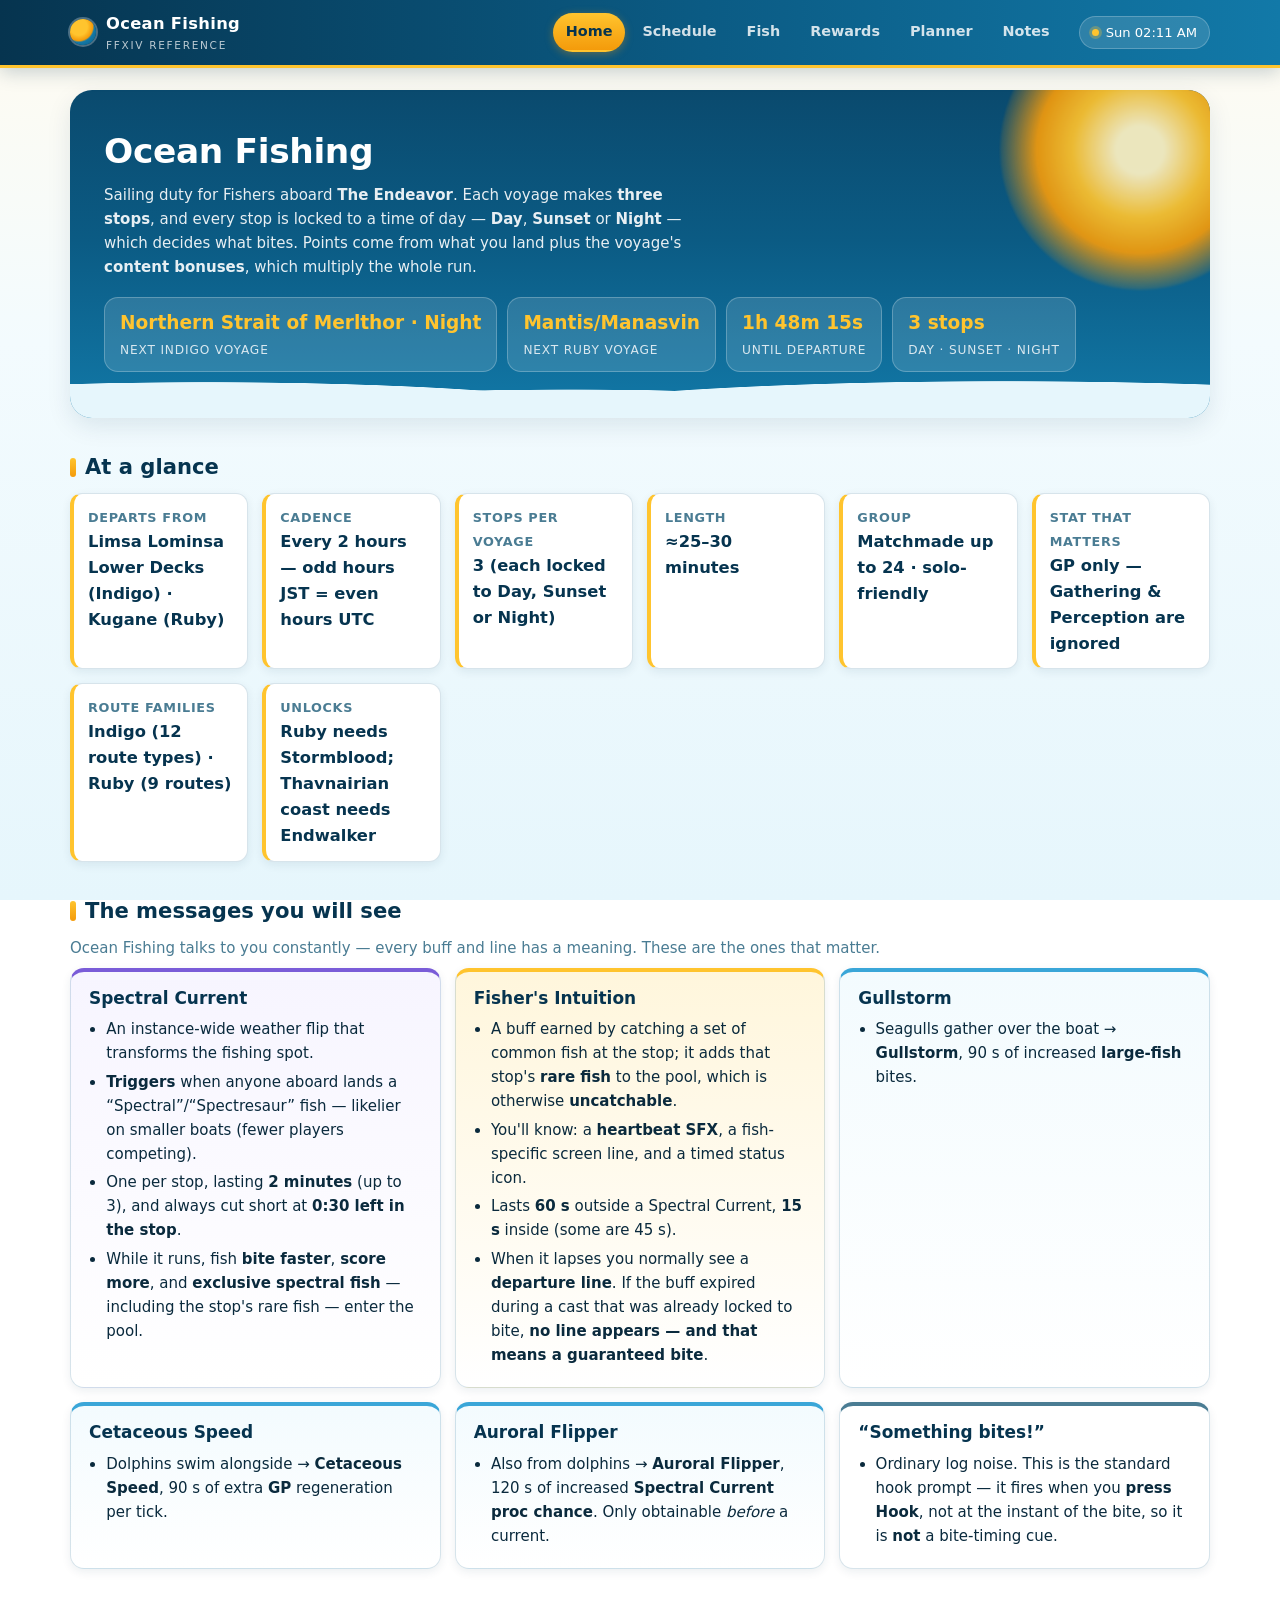
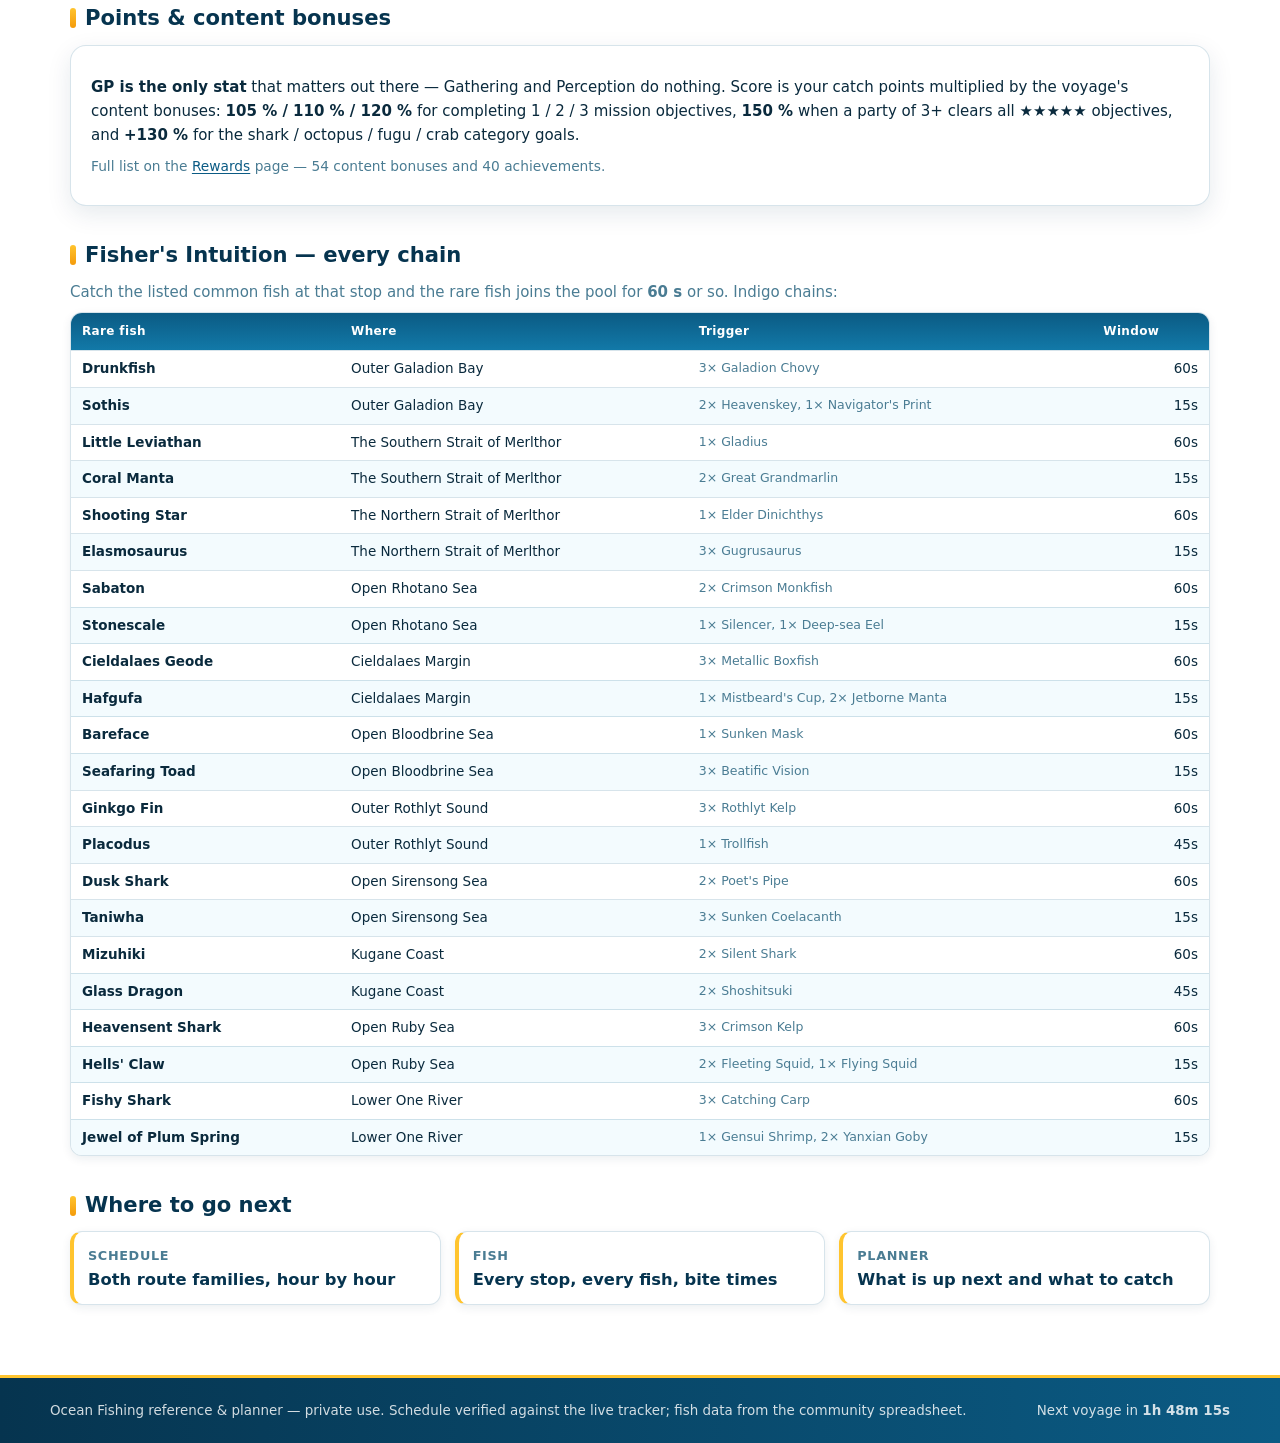
==== website/index.html @ 6e6c2665 "FFXIV Ocean Fishing: verified schedules, full fish reference, and website - Indigo and Ruby schedule" ====
<!doctype html>
<html lang="en">
<head>
<meta charset="utf-8">
<meta name="viewport" content="width=device-width,initial-scale=1">
<title>Ocean Fishing</title>
<meta name="description" content="Everything about FFXIV Ocean Fishing: mechanics, schedules, fish and rewards.">
<link rel="stylesheet" href="assets/theme.css">
</head>
<body>
<header class="top"><div class="bar">
  <a class="brand" href="index.html"><span class="mark"></span><span>Ocean Fishing<small>FFXIV reference</small></span></a>
  <nav class="main"><a href="index.html" class='on'>Home</a><a href="schedules.html">Schedule</a><a href="fish.html">Fish</a><a href="rewards.html">Rewards</a><a href="planner.html">Planner</a><a href="notes.html">Notes</a></nav>
  <span class="live"><span class="dot"></span><span data-clock>—</span></span>
</div></header>
<div class="wrap">

<section class="hero">
  <h1>Ocean Fishing</h1>
  <p>Sailing duty for Fishers aboard <b>The Endeavor</b>. Each voyage makes <b>three stops</b>, and every stop is locked to a time of day — <b>Day</b>, <b>Sunset</b> or <b>Night</b> — which decides what bites. Points come from what you land plus the voyage's <b>content bonuses</b>, which multiply the whole run.</p>
  <div class="kpis">
    <div class="kpi live-kpi"><b data-nextroute>—</b><span>Next Indigo voyage</span></div>
    <div class="kpi live-kpi"><b data-nextruby>—</b><span>Next Ruby voyage</span></div>
    <div class="kpi live-kpi"><b data-next>—</b><span>Until departure</span></div>
    <div class="kpi"><b>3 stops</b><span>Day · Sunset · Night</span></div>
  </div>
</section>

<h2>At a glance</h2>
<div class="grid g4"><div class="fact"><span>Departs from</span><b>Limsa Lominsa Lower Decks (Indigo) · Kugane (Ruby)</b></div><div class="fact"><span>Cadence</span><b>Every 2 hours — odd hours JST = even hours UTC</b></div><div class="fact"><span>Stops per voyage</span><b>3 (each locked to Day, Sunset or Night)</b></div><div class="fact"><span>Length</span><b>≈25–30 minutes</b></div><div class="fact"><span>Group</span><b>Matchmade up to 24 · solo-friendly</b></div><div class="fact"><span>Stat that matters</span><b>GP only — Gathering &amp; Perception are ignored</b></div><div class="fact"><span>Route families</span><b>Indigo (12 route types) · Ruby (9 routes)</b></div><div class="fact"><span>Unlocks</span><b>Ruby needs Stormblood; Thavnairian coast needs Endwalker</b></div></div>

<h2>The messages you will see</h2>
<p class="muted">Ocean Fishing talks to you constantly — every buff and line has a meaning. These are the ones that matter.</p>
<div class="grid g2"><div class="msg spectral"><h3>Spectral Current</h3><ul><li>An instance-wide weather flip that transforms the fishing spot.</li><li><b>Triggers</b> when anyone aboard lands a “Spectral”/“Spectresaur” fish — likelier on smaller boats (fewer players competing).</li><li>One per stop, lasting <b>2 minutes</b> (up to 3), and always cut short at <b>0:30 left in the stop</b>.</li><li>While it runs, fish <b>bite faster</b>, <b>score more</b>, and <b>exclusive spectral fish</b> — including the stop's rare fish — enter the pool.</li></ul></div><div class="msg sun"><h3>Fisher&#x27;s Intuition</h3><ul><li>A buff earned by catching a set of common fish at the stop; it adds that stop's <b>rare fish</b> to the pool, which is otherwise <b>uncatchable</b>.</li><li>You'll know: a <b>heartbeat SFX</b>, a fish-specific screen line, and a timed status icon.</li><li>Lasts <b>60 s</b> outside a Spectral Current, <b>15 s</b> inside (some are 45 s).</li><li>When it lapses you normally see a <b>departure line</b>. If the buff expired during a cast that was already locked to bite, <b>no line appears — and that means a guaranteed bite</b>.</li></ul></div><div class="msg sky"><h3>Gullstorm</h3><ul><li>Seagulls gather over the boat → <b>Gullstorm</b>, 90 s of increased <b>large-fish</b> bites.</li></ul></div><div class="msg sky"><h3>Cetaceous Speed</h3><ul><li>Dolphins swim alongside → <b>Cetaceous Speed</b>, 90 s of extra <b>GP</b> regeneration per tick.</li></ul></div><div class="msg sky"><h3>Auroral Flipper</h3><ul><li>Also from dolphins → <b>Auroral Flipper</b>, 120 s of increased <b>Spectral Current proc chance</b>. Only obtainable <i>before</i> a current.</li></ul></div><div class="msg muted2"><h3>“Something bites!”</h3><ul><li>Ordinary log noise. This is the standard hook prompt — it fires when you <b>press Hook</b>, not at the instant of the bite, so it is <b>not</b> a bite-timing cue.</li></ul></div></div>

<h2>Points &amp; content bonuses</h2>
<div class="card"><p><b>GP is the only stat</b> that matters out there — Gathering and Perception do nothing. Score is your catch points multiplied by the voyage's content bonuses: <b>105 % / 110 % / 120 %</b> for completing 1 / 2 / 3 mission objectives, <b>150 %</b> when a party of 3+ clears all ★★★★★ objectives, and <b>+130 %</b> for the shark / octopus / fugu / crab category goals.</p>
<p class="small muted">Full list on the <a href="rewards.html">Rewards</a> page — 54 content bonuses and 40 achievements.</p></div>

<h2>Fisher's Intuition — every chain</h2>
<p class="muted">Catch the listed common fish at that stop and the rare fish joins the pool for <b>60&nbsp;s</b> or so. Indigo chains:</p>
<div class="tblwrap"><table><thead><tr><th>Rare fish</th><th>Where</th><th>Trigger</th><th>Window</th></tr></thead><tbody><tr><td><b>Drunkfish</b></td><td>Outer Galadion Bay</td><td class="notes">3× Galadion Chovy</td><td class="num">60s</td></tr><tr><td><b>Sothis</b></td><td>Outer Galadion Bay</td><td class="notes">2× Heavenskey, 1× Navigator&#x27;s Print</td><td class="num">15s</td></tr><tr><td><b>Little Leviathan</b></td><td>The Southern Strait of Merlthor</td><td class="notes">1× Gladius</td><td class="num">60s</td></tr><tr><td><b>Coral Manta</b></td><td>The Southern Strait of Merlthor</td><td class="notes">2× Great Grandmarlin</td><td class="num">15s</td></tr><tr><td><b>Shooting Star</b></td><td>The Northern Strait of Merlthor</td><td class="notes">1× Elder Dinichthys</td><td class="num">60s</td></tr><tr><td><b>Elasmosaurus</b></td><td>The Northern Strait of Merlthor</td><td class="notes">3× Gugrusaurus</td><td class="num">15s</td></tr><tr><td><b>Sabaton</b></td><td>Open Rhotano Sea</td><td class="notes">2× Crimson Monkfish</td><td class="num">60s</td></tr><tr><td><b>Stonescale</b></td><td>Open Rhotano Sea</td><td class="notes">1× Silencer, 1× Deep-sea Eel</td><td class="num">15s</td></tr><tr><td><b>Cieldalaes Geode</b></td><td>Cieldalaes Margin</td><td class="notes">3× Metallic Boxfish</td><td class="num">60s</td></tr><tr><td><b>Hafgufa</b></td><td>Cieldalaes Margin</td><td class="notes">1× Mistbeard&#x27;s Cup, 2× Jetborne Manta</td><td class="num">15s</td></tr><tr><td><b>Bareface</b></td><td>Open Bloodbrine Sea</td><td class="notes">1× Sunken Mask</td><td class="num">60s</td></tr><tr><td><b>Seafaring Toad</b></td><td>Open Bloodbrine Sea</td><td class="notes">3× Beatific Vision</td><td class="num">15s</td></tr><tr><td><b>Ginkgo Fin</b></td><td>Outer Rothlyt Sound</td><td class="notes">3× Rothlyt Kelp</td><td class="num">60s</td></tr><tr><td><b>Placodus</b></td><td>Outer Rothlyt Sound</td><td class="notes">1× Trollfish</td><td class="num">45s</td></tr><tr><td><b>Dusk Shark</b></td><td>Open Sirensong Sea</td><td class="notes">2× Poet&#x27;s Pipe</td><td class="num">60s</td></tr><tr><td><b>Taniwha</b></td><td>Open Sirensong Sea</td><td class="notes">3× Sunken Coelacanth</td><td class="num">15s</td></tr><tr><td><b>Mizuhiki</b></td><td>Kugane Coast</td><td class="notes">2× Silent Shark</td><td class="num">60s</td></tr><tr><td><b>Glass Dragon</b></td><td>Kugane Coast</td><td class="notes">2× Shoshitsuki</td><td class="num">45s</td></tr><tr><td><b>Heavensent Shark</b></td><td>Open Ruby Sea</td><td class="notes">3× Crimson Kelp</td><td class="num">60s</td></tr><tr><td><b>Hells&#x27; Claw</b></td><td>Open Ruby Sea</td><td class="notes">2× Fleeting Squid, 1× Flying Squid</td><td class="num">15s</td></tr><tr><td><b>Fishy Shark</b></td><td>Lower One River</td><td class="notes">3× Catching Carp</td><td class="num">60s</td></tr><tr><td><b>Jewel of Plum Spring</b></td><td>Lower One River</td><td class="notes">1× Gensui Shrimp, 2× Yanxian Goby</td><td class="num">15s</td></tr></tbody></table></div>

<h2>Where to go next</h2>
<div class="grid g3">
  <a class="fact" href="schedules.html" style="text-decoration:none"><span>Schedule</span><b>Both route families, hour by hour</b></a>
  <a class="fact" href="fish.html" style="text-decoration:none"><span>Fish</span><b>Every stop, every fish, bite times</b></a>
  <a class="fact" href="planner.html" style="text-decoration:none"><span>Planner</span><b>What is up next and what to catch</b></a>
</div>

</div>
<footer><div class="bar">
  <span>Ocean Fishing reference &amp; planner — private use. Schedule verified against the live tracker; fish data from the community spreadsheet.</span>
  <span style="margin-left:auto">Next voyage in <b data-next>—</b></span>
</div></footer>
<script src="assets/data.js"></script>
<script src="assets/site.js"></script>
</body>
</html>
---- website/assets/theme.css ----
/* ==========================================================================
   Ocean Fishing — theme: Ocean Blue & Sunshine
   ========================================================================== */
:root{
  --deep:#06344f;      /* deep ocean      */
  --ocean:#0b5b84;     /* ocean blue      */
  --sea:#1279a8;       /* sea             */
  --sky:#3aa6d8;       /* sky blue        */
  --aqua:#7fd4ee;      /* shallow aqua    */
  --foam:#e6f6fc;      /* foam            */
  --mist:#f3fbfe;      /* sea mist        */
  --sand:#fffbf0;      /* warm sand       */
  --cream:#fff6dc;     /* sunshine cream  */
  --sun:#ffc42e;       /* sunshine        */
  --sun-deep:#f49b0b;  /* sunshine (deep) */
  --sun-pale:#ffe9a6;
  --ink:#0a2a3d;
  --muted:#4a7c93;
  --line:rgba(11,91,132,.16);
  --shadow:0 8px 24px rgba(6,52,79,.10);
  --shadow-sm:0 3px 10px rgba(6,52,79,.08);
  --radius:16px;
  --sun-grad:linear-gradient(180deg,var(--sun),var(--sun-deep));
  --sea-grad:linear-gradient(180deg,var(--ocean),var(--sea));
  --maxw:1180px;
}
*{box-sizing:border-box}
html{scroll-behavior:smooth}
body{
  margin:0;
  font:15px/1.6 "Segoe UI",system-ui,-apple-system,"Helvetica Neue",Arial,sans-serif;
  color:var(--ink);
  background:linear-gradient(180deg,var(--sand) 0%,var(--mist) 38%,var(--foam) 100%);
  background-attachment:fixed;
  min-height:100vh;
  -webkit-font-smoothing:antialiased;
}
a{color:var(--ocean);text-underline-offset:2px}
a:hover{color:var(--sun-deep)}
h1,h2,h3,h4{color:var(--deep);line-height:1.25;margin:0 0 .5em}
h1{font-size:1.9rem;letter-spacing:-.01em}
h2{font-size:1.32rem;margin:36px 0 12px;position:relative;padding-left:15px}
h2::before{content:"";position:absolute;left:0;top:.16em;bottom:.16em;width:6px;border-radius:4px;background:var(--sun-grad)}
h3{font-size:1.06rem;margin:20px 0 8px}
p{margin:.55em 0}
code{font-family:"Cascadia Mono",Consolas,ui-monospace,monospace;background:var(--foam);border:1px solid var(--line);
  border-radius:6px;padding:1px 6px;font-size:.88em;color:var(--ocean);white-space:nowrap}

/* ---------- header / nav ---------- */
header.top{position:sticky;top:0;z-index:50;background:linear-gradient(90deg,var(--deep),var(--ocean) 55%,var(--sea));
  border-bottom:3px solid var(--sun);box-shadow:0 4px 18px rgba(6,52,79,.22)}
.bar{max-width:var(--maxw);margin:0 auto;padding:11px 20px;display:flex;align-items:center;gap:16px;flex-wrap:wrap}
.brand{display:flex;align-items:center;gap:10px;color:#fff;font-weight:750;letter-spacing:.02em;text-decoration:none;font-size:1.02rem}
.brand .mark{width:26px;height:26px;border-radius:50%;flex:none;
  background:radial-gradient(circle at 34% 30%,var(--sun) 0 34%,var(--sun-deep) 55%,var(--sea) 62%,var(--ocean) 100%);
  box-shadow:0 0 0 2px rgba(255,255,255,.28)}
.brand small{display:block;font-weight:500;font-size:.66rem;letter-spacing:.16em;text-transform:uppercase;opacity:.72}
nav.main{display:flex;gap:4px;flex-wrap:wrap;margin-left:auto}
nav.main a{color:rgba(255,255,255,.82);text-decoration:none;padding:7px 13px;border-radius:999px;font-size:.9rem;font-weight:600;
  border-bottom:2px solid transparent;transition:.15s}
nav.main a:hover{color:#fff;background:rgba(255,255,255,.10)}
nav.main a.on{color:var(--deep);background:var(--sun-grad);box-shadow:0 2px 8px rgba(244,155,11,.35)}
.live{display:inline-flex;align-items:center;gap:7px;color:#fff;font-size:.82rem;background:rgba(255,255,255,.13);
  border:1px solid rgba(255,255,255,.22);border-radius:999px;padding:5px 12px;font-variant-numeric:tabular-nums}
.dot{width:7px;height:7px;border-radius:50%;background:var(--sun);box-shadow:0 0 0 3px rgba(255,196,46,.28)}

/* ---------- layout ---------- */
.wrap{max-width:var(--maxw);margin:0 auto;padding:22px 20px 70px}
.card{background:#fff;border:1px solid var(--line);border-radius:var(--radius);box-shadow:var(--shadow);padding:20px;margin:14px 0}
.grid{display:grid;gap:14px}
.g2{grid-template-columns:repeat(auto-fit,minmax(280px,1fr))}
.g3{grid-template-columns:repeat(auto-fit,minmax(215px,1fr))}
.g4{grid-template-columns:repeat(auto-fit,minmax(178px,1fr))}
.muted{color:var(--muted)}
.small{font-size:.86rem}
.pill{display:inline-block;font-size:.72rem;letter-spacing:.09em;text-transform:uppercase;font-weight:700;
  color:var(--ocean);background:var(--foam);border:1px solid var(--line);border-radius:999px;padding:2px 9px}
.pill.sun{background:var(--sun-grad);color:#3a2400;border-color:transparent}
.pill.sea{background:var(--sea-grad);color:#eaf8ff;border-color:transparent}

/* ---------- hero ---------- */
.hero{position:relative;overflow:hidden;border-radius:22px;padding:40px 34px 46px;color:#fff;
  background:linear-gradient(180deg,#0a4a6e 0%,var(--ocean) 46%,var(--sea) 100%);box-shadow:var(--shadow)}
.hero::before{content:"";position:absolute;right:-70px;top:-80px;width:280px;height:280px;border-radius:50%;
  background:radial-gradient(circle at 50% 50%,#fff3c4 0 12%,var(--sun) 34%,var(--sun-deep) 52%,rgba(244,155,11,0) 73%);
  filter:blur(1px);opacity:.92}
.hero::after{content:"";position:absolute;left:0;right:0;bottom:0;height:44px;
  background:radial-gradient(60% 130% at 12% 100%,var(--foam) 0 62%,transparent 63%),
             radial-gradient(55% 120% at 44% 108%,var(--foam) 0 60%,transparent 61%),
             radial-gradient(70% 140% at 82% 104%,var(--foam) 0 62%,transparent 63%)}
.hero h1{color:#fff;font-size:2.15rem;margin-bottom:.28em;position:relative}
.hero p{color:rgba(255,255,255,.9);max-width:62ch;position:relative}
.hero .kpis{display:flex;gap:10px;flex-wrap:wrap;margin-top:18px;position:relative}
.kpi{background:rgba(255,255,255,.13);border:1px solid rgba(255,255,255,.24);border-radius:14px;padding:10px 15px;min-width:132px}
.kpi b{display:block;font-size:1.16rem;color:var(--sun)}
.kpi span{font-size:.76rem;letter-spacing:.07em;text-transform:uppercase;opacity:.82}
.kpi.live-kpi b{font-variant-numeric:tabular-nums}

/* ---------- facts ---------- */
.fact{background:#fff;border:1px solid var(--line);border-left:4px solid var(--sun);border-radius:12px;padding:11px 14px;box-shadow:var(--shadow-sm)}
.fact b{display:block;color:var(--deep);font-size:1.02rem}
.fact span{font-size:.8rem;letter-spacing:.05em;text-transform:uppercase;color:var(--muted);font-weight:700}

/* ---------- message/buff cards ---------- */
.msg{border-radius:14px;padding:16px 18px;border:1px solid var(--line);background:#fff;box-shadow:var(--shadow-sm);
  border-top:4px solid var(--sea)}
.msg.spectral{border-top-color:#7a5cd8;background:linear-gradient(180deg,#f7f5ff,#fff)}
.msg.sun{border-top-color:var(--sun);background:linear-gradient(180deg,var(--cream),#fff)}
.msg.sky{border-top-color:var(--sky);background:linear-gradient(180deg,var(--mist),#fff)}
.msg.muted2{border-top-color:var(--muted)}
.msg h3{margin:0 0 8px;display:flex;align-items:center;gap:9px}
.msg ul{margin:.2em 0 0;padding-left:1.15em}
.msg li{margin:.3em 0}

/* ---------- tables ---------- */
.tblwrap{overflow-x:auto;border:1px solid var(--line);border-radius:12px;background:#fff;box-shadow:var(--shadow-sm)}
table{width:100%;border-collapse:collapse;font-size:13.5px}
thead th{background:var(--sea-grad);color:#fff;text-align:left;padding:9px 11px;font-weight:650;font-size:12px;
  letter-spacing:.03em;white-space:nowrap;position:sticky;top:0}
tbody td{padding:7px 11px;border-top:1px solid var(--line);vertical-align:top}
tbody tr:nth-child(even){background:var(--mist)}
tbody tr:hover{background:var(--cream)}
td.num{text-align:right;font-variant-numeric:tabular-nums;white-space:nowrap}
.stars{color:var(--sun-deep);letter-spacing:1px;white-space:nowrap}
.best{font-weight:750;color:var(--deep);text-decoration:underline;text-decoration-color:var(--sun);text-decoration-thickness:2px}
.bait{white-space:nowrap}
.notes{color:var(--muted);font-size:12.5px}
.av{white-space:nowrap;letter-spacing:1px}
.av .off{opacity:.2;filter:grayscale(1)}
.desc{color:var(--muted);font-size:12px;font-style:italic;max-width:52ch;
  display:-webkit-box;-webkit-line-clamp:2;-webkit-box-orient:vertical;overflow:hidden}

/* ---------- tags ---------- */
.tag{display:inline-block;font-size:10.5px;line-height:1.5;padding:1px 7px;border-radius:999px;
  border:1px solid var(--line);color:var(--muted);background:#fff;white-space:nowrap}
.tag.intu{background:var(--sun-grad);color:#3a2400;border-color:transparent;font-weight:750}
.tag.spec{background:var(--sea-grad);color:#eaf8ff;border-color:transparent;font-weight:650}
.tag.bonus{background:var(--cream);color:#8a5b00;border-color:#f3d99a}

/* ---------- controls ---------- */
.controls{display:flex;gap:10px;align-items:center;flex-wrap:wrap;margin:14px 0}
.search{border:1px solid var(--line);border-radius:10px;padding:9px 13px;font:inherit;background:#fff;min-width:250px;box-shadow:var(--shadow-sm)}
.search:focus{outline:2px solid var(--aqua);outline-offset:1px;border-color:var(--sea)}
.chip{font:inherit;font-size:.87rem;font-weight:600;color:var(--ocean);background:#fff;border:1px solid var(--line);
  border-radius:999px;padding:6px 14px;cursor:pointer;transition:.14s;box-shadow:var(--shadow-sm)}
.chip:hover{border-color:var(--sea)}
.chip.on{background:var(--sun-grad);color:#3a2400;border-color:transparent;box-shadow:0 2px 8px rgba(244,155,11,.32)}
.btn{font:inherit;font-weight:650;color:#3a2400;background:var(--sun-grad);border:0;border-radius:10px;padding:9px 16px;
  cursor:pointer;box-shadow:0 3px 10px rgba(244,155,11,.3)}
.btn.ghost{background:#fff;color:var(--ocean);border:1px solid var(--line);box-shadow:var(--shadow-sm)}
.count{color:var(--sun-deep);font-weight:750;font-variant-numeric:tabular-nums}

/* ---------- details ---------- */
details{background:#fff;border:1px solid var(--line);border-radius:14px;margin:10px 0;box-shadow:var(--shadow-sm);overflow:hidden}
details[open]{box-shadow:var(--shadow)}
summary{cursor:pointer;padding:12px 16px;font-weight:700;color:var(--deep);display:flex;align-items:center;gap:10px;flex-wrap:wrap;
  background:linear-gradient(180deg,#fff,var(--mist));border-left:5px solid var(--sea)}
summary::-webkit-details-marker{color:var(--sea)}
details[open]>summary{border-bottom:1px solid var(--line)}
.dbody{padding:12px 16px 16px}
.sub{margin:14px 0 6px;font-weight:750;color:var(--sea);font-size:.86rem;letter-spacing:.06em;text-transform:uppercase;display:flex;align-items:center;gap:8px}
.sub::after{content:"";flex:1;height:1px;background:var(--line)}

/* ---------- pattern grid ---------- */
.pat{display:grid;grid-template-columns:repeat(auto-fill,minmax(88px,1fr));gap:6px;margin-top:8px}
.pat span{border:1px solid var(--line);border-radius:8px;padding:4px 6px;font-size:11.5px;text-align:center;background:#fff;
  color:var(--muted);white-space:nowrap;overflow:hidden;text-overflow:ellipsis}
.pat span.sun{background:var(--sun-grad);color:#3a2400;border-color:transparent;font-weight:750}
.pat span.wk{background:var(--cream)}

/* ---------- planner ---------- */
.voyage{margin:14px 0}
.voyage .when{display:flex;align-items:baseline;gap:12px;flex-wrap:wrap}
.voyage .when .t{font-weight:750;color:var(--deep);font-size:1.05rem}
.voyage .when .u{color:var(--muted);font-size:.85rem}
.fam{font-size:11px;letter-spacing:.1em;text-transform:uppercase;font-weight:750;padding:2px 10px;border-radius:999px;border:1px solid transparent}
.fam.indigo{background:var(--sea-grad);color:#eaf8ff}
.fam.ruby{background:linear-gradient(180deg,#e2637a,#c53f5b);color:#fff}
.stopcard{background:var(--mist);border:1px solid var(--line);border-radius:12px;padding:12px 14px}
.stopcard h4{margin:0;font-size:.98rem}
.tod{font-size:.76rem;letter-spacing:.07em;text-transform:uppercase;color:var(--sea);font-weight:700}
.tgt{display:flex;justify-content:space-between;gap:10px;padding:3px 0;border-bottom:1px dashed rgba(29,67,86,.28);font-size:13px}
.tgt:last-child{border-bottom:0}
.tgt .b{color:var(--muted);font-size:12px}
.next{border-color:var(--sun);box-shadow:0 0 0 1px rgba(255,196,46,.35),var(--shadow)}

/* ---------- footer ---------- */
footer{border-top:3px solid var(--sun);background:linear-gradient(90deg,var(--deep),var(--ocean));color:rgba(255,255,255,.82);
  padding:22px 20px;font-size:.84rem}
footer .bar{padding:0}
footer a{color:var(--aqua)}
footer a:hover{color:var(--sun)}

/* ---------- misc ---------- */
.hide{display:none !important}
.kbd{font-size:.75rem;color:var(--muted)}
.notice{border-left:4px solid var(--sun-deep);background:var(--cream);border-radius:10px;padding:11px 14px;font-size:.9rem}
.notice.sea{border-left-color:var(--sea);background:var(--mist)}

@media (max-width:640px){
  .hero{padding:28px 20px 40px}.hero h1{font-size:1.6rem}
  .bar{padding:10px 14px}nav.main a{padding:6px 10px;font-size:.84rem}
  .wrap{padding:16px 14px 50px}
}
@media print{
  header.top,footer,.controls,nav.main,.no-print{display:none !important}
  body{background:#fff}
  .card,details,.msg,.fact,.tblwrap{box-shadow:none;break-inside:avoid}
  details{page-break-inside:avoid}details>summary{display:none}
  .dbody{padding:0}
  a{color:#000;text-decoration:none}
}
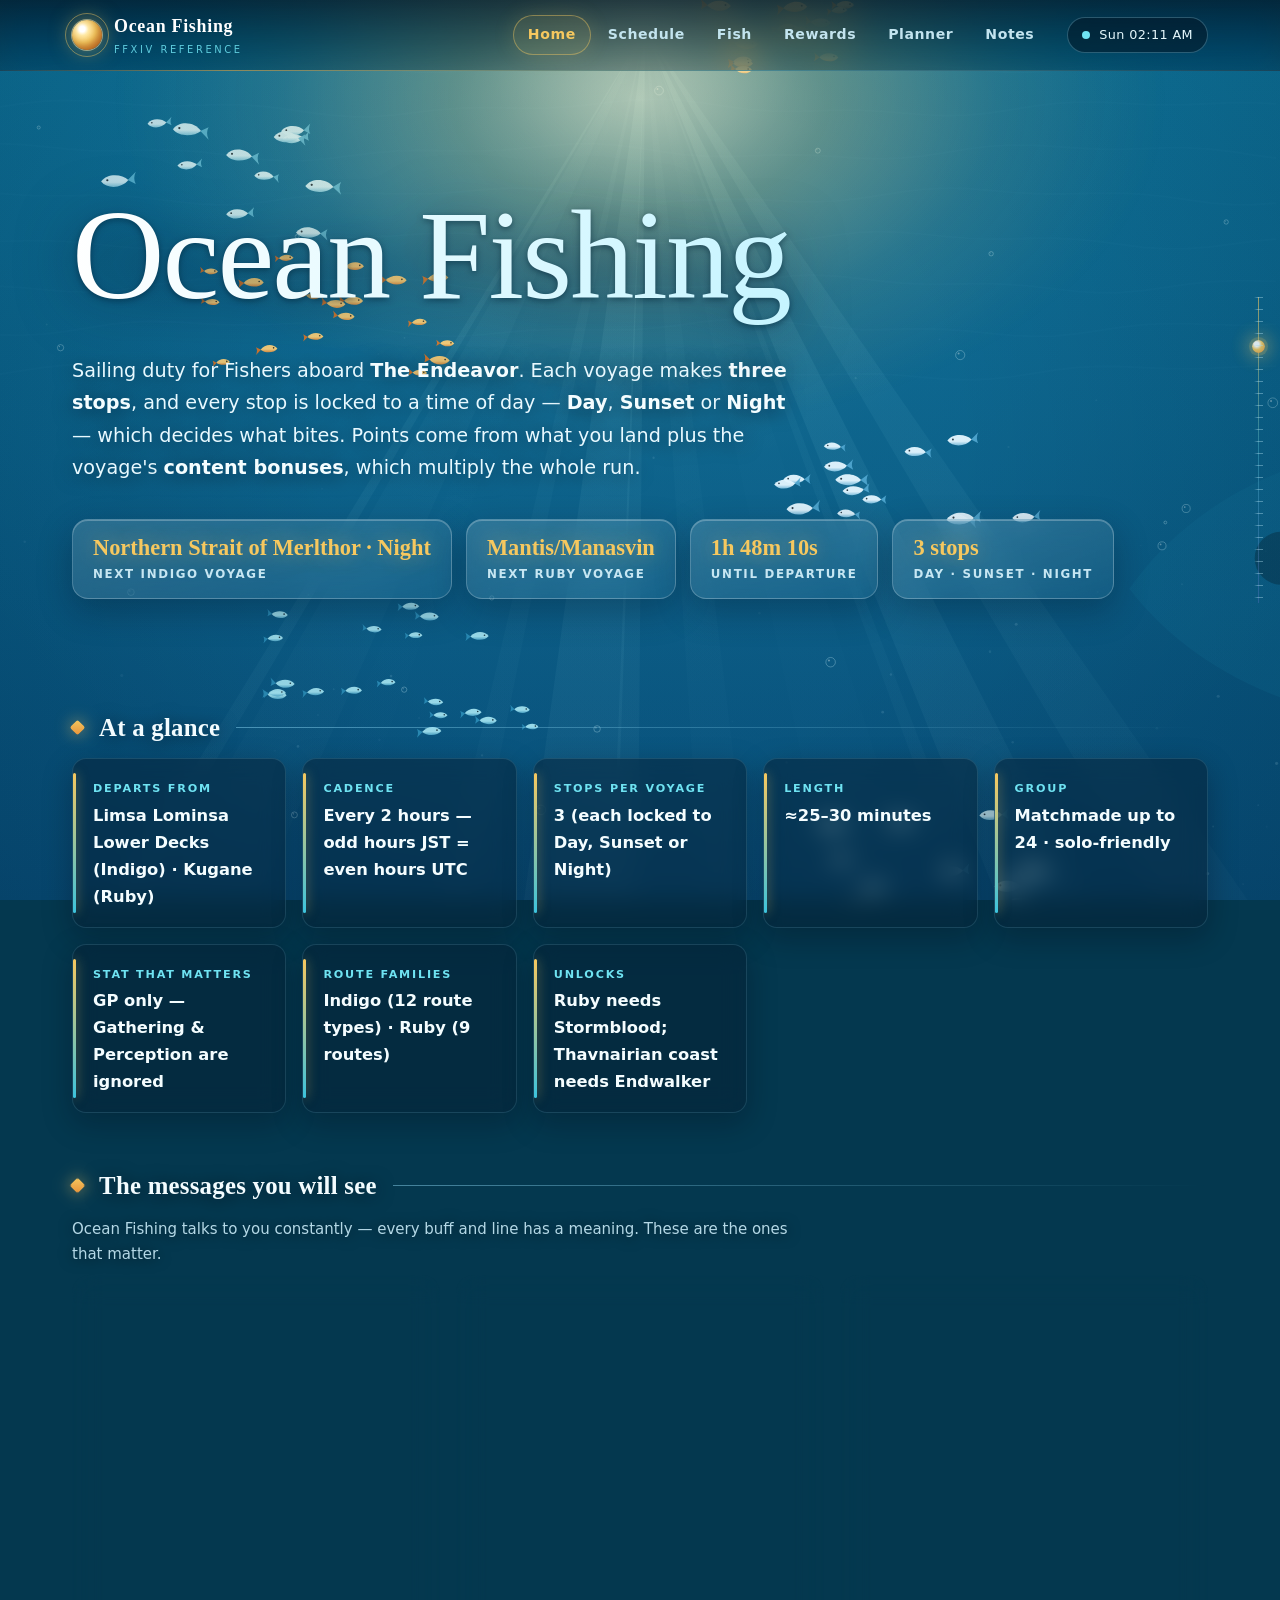
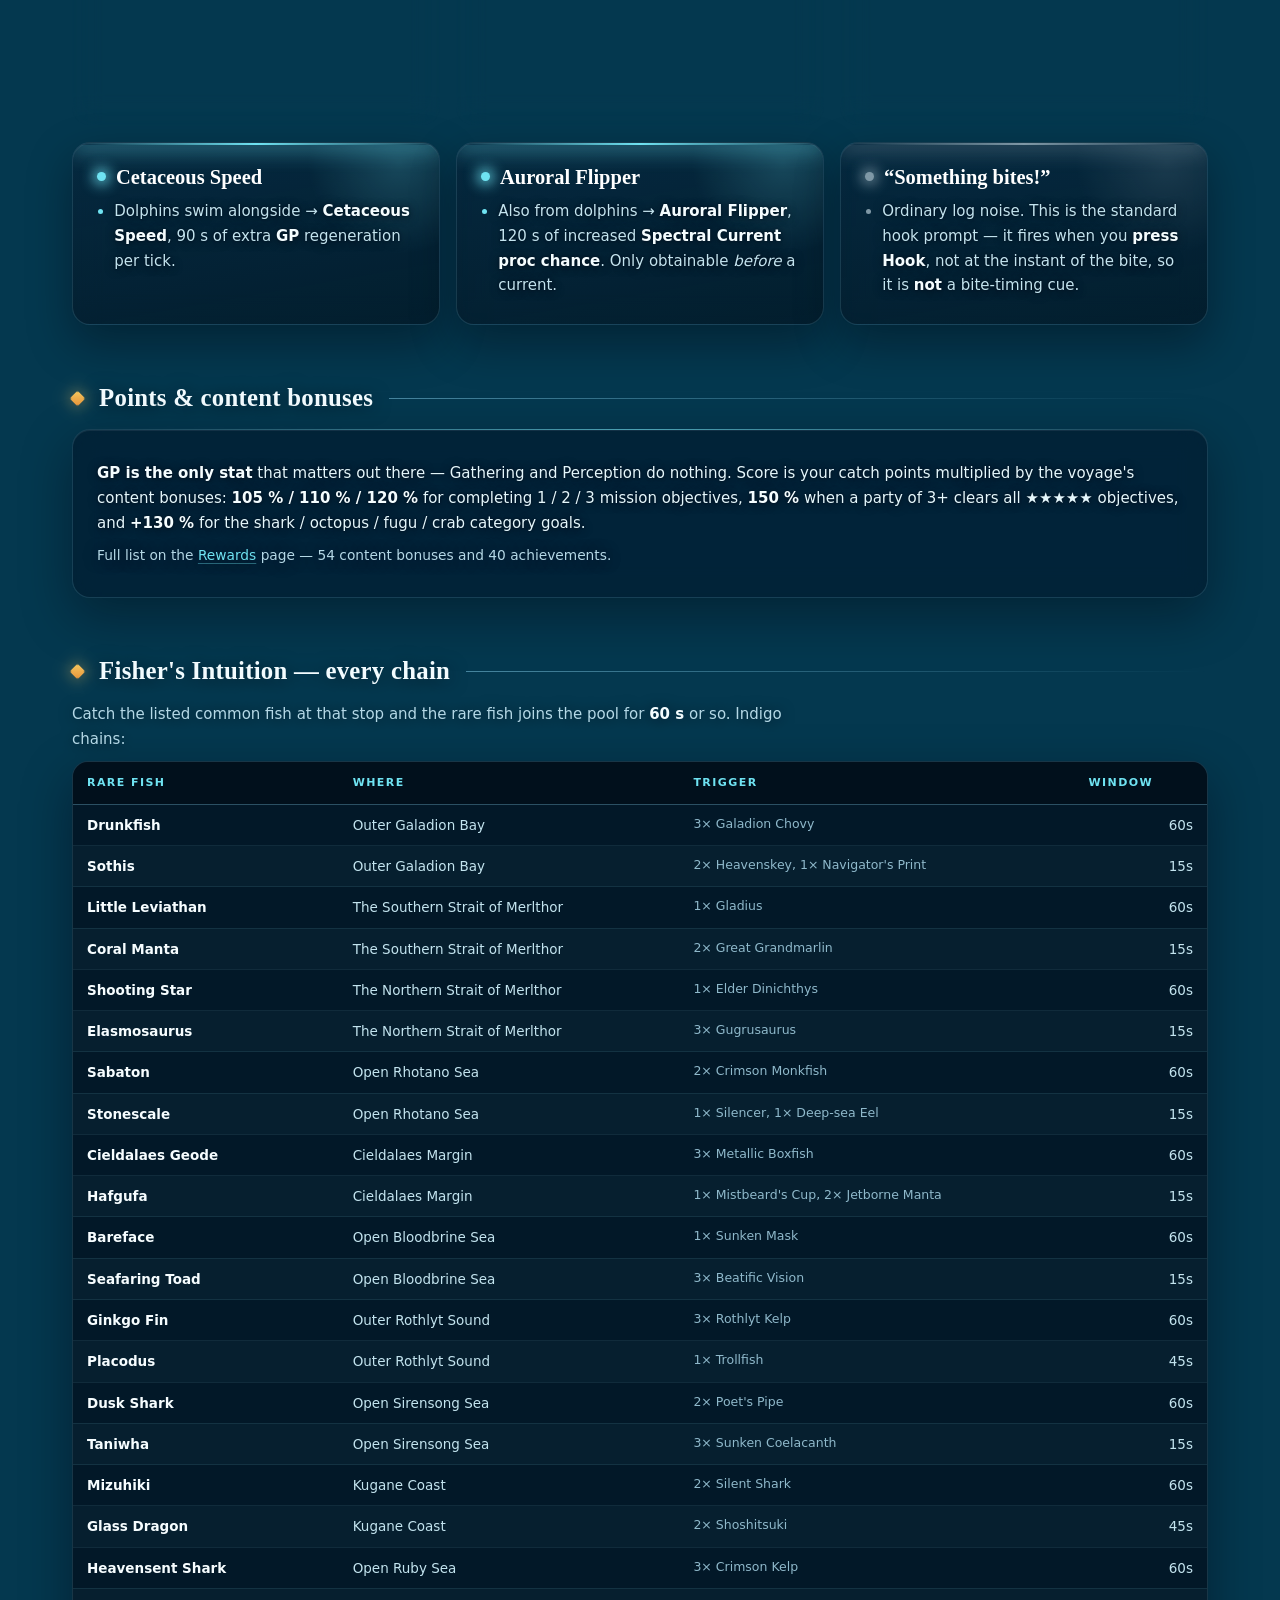
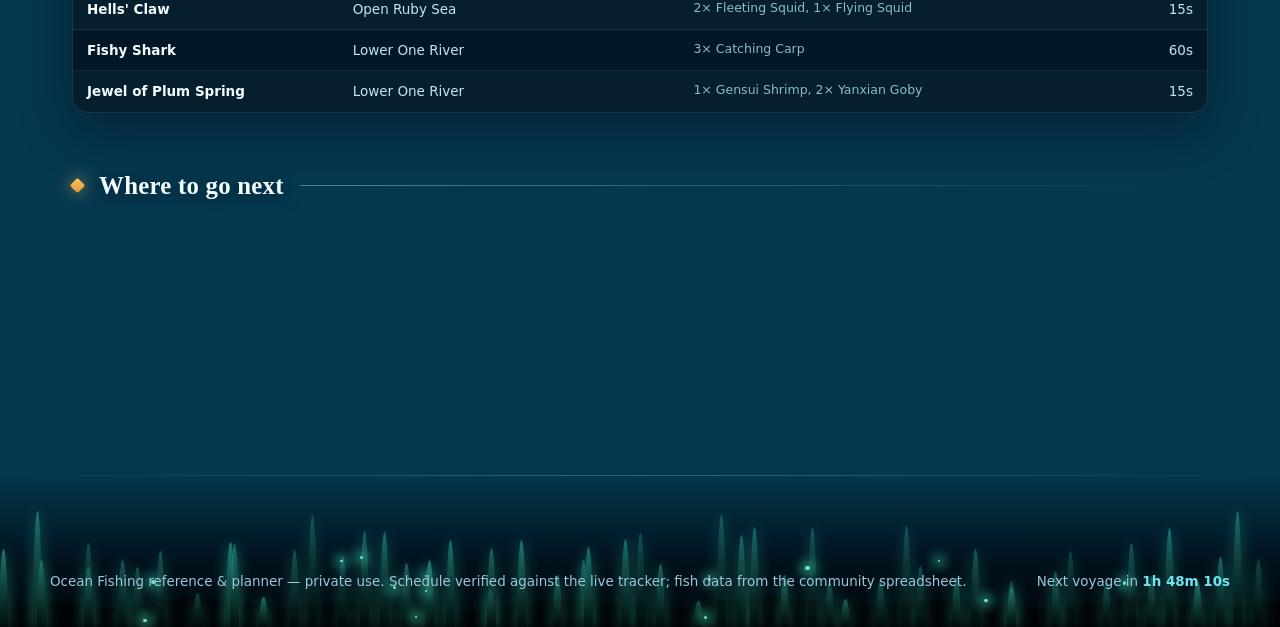
==== commit 2aa24b78: "Redesign: cinematic 'The Descent' theme with living canvas ocean (design only, text unchanged)" ====
--- a/website/index.html
+++ b/website/index.html
@@ -55,5 +55,6 @@
 </div></footer>
 <script src="assets/data.js"></script>
 <script src="assets/site.js"></script>
+<script src="assets/ocean.js"></script>
 </body>
 </html>
--- a/website/assets/theme.css
+++ b/website/assets/theme.css
@@ -1,212 +1,326 @@
 /* ==========================================================================
-   Ocean Fishing — theme: Ocean Blue & Sunshine
+   Ocean Fishing — "The Descent"
+   One continuous water column: sunlit surface -> twilight -> abyss.
+   The living scene (fish, rays, jellyfish, things in the dark) is drawn by
+   assets/ocean.js onto a fixed canvas behind the page. This file is skin only.
    ========================================================================== */
 :root{
-  --deep:#06344f;      /* deep ocean      */
-  --ocean:#0b5b84;     /* ocean blue      */
-  --sea:#1279a8;       /* sea             */
-  --sky:#3aa6d8;       /* sky blue        */
-  --aqua:#7fd4ee;      /* shallow aqua    */
-  --foam:#e6f6fc;      /* foam            */
-  --mist:#f3fbfe;      /* sea mist        */
-  --sand:#fffbf0;      /* warm sand       */
-  --cream:#fff6dc;     /* sunshine cream  */
-  --sun:#ffc42e;       /* sunshine        */
-  --sun-deep:#f49b0b;  /* sunshine (deep) */
-  --sun-pale:#ffe9a6;
-  --ink:#0a2a3d;
-  --muted:#4a7c93;
-  --line:rgba(11,91,132,.16);
-  --shadow:0 8px 24px rgba(6,52,79,.10);
-  --shadow-sm:0 3px 10px rgba(6,52,79,.08);
-  --radius:16px;
-  --sun-grad:linear-gradient(180deg,var(--sun),var(--sun-deep));
-  --sea-grad:linear-gradient(180deg,var(--ocean),var(--sea));
+  --ink:#e4f7fc;
+  --ink-2:#c3e4ef;
+  --muted:#8fb9cb;
+  --aqua:#6fe3f2;
+  --aqua-2:#3cc3dd;
+  --gold:#f6c85f;
+  --gold-2:#e8933a;
+  --violet:#a28bff;
+  --coral:#ff7c8c;
+  --glass:rgba(3,19,34,.56);
+  --glass-2:rgba(5,30,50,.50);
+  --solid:rgba(3,17,30,.80);
+  --line:rgba(150,226,255,.15);
+  --line-2:rgba(150,226,255,.28);
+  --radius:18px;
   --maxw:1180px;
+  --display:"Iowan Old Style","Palatino Linotype","Book Antiqua",Palatino,Georgia,serif;
+  --sans:"Segoe UI Variable Text","Segoe UI",system-ui,-apple-system,"Helvetica Neue",Arial,sans-serif;
+  --mono:"Cascadia Mono",Consolas,ui-monospace,monospace;
 }
 *{box-sizing:border-box}
-html{scroll-behavior:smooth}
-body{
-  margin:0;
-  font:15px/1.6 "Segoe UI",system-ui,-apple-system,"Helvetica Neue",Arial,sans-serif;
-  color:var(--ink);
-  background:linear-gradient(180deg,var(--sand) 0%,var(--mist) 38%,var(--foam) 100%);
-  background-attachment:fixed;
-  min-height:100vh;
-  -webkit-font-smoothing:antialiased;
-}
-a{color:var(--ocean);text-underline-offset:2px}
-a:hover{color:var(--sun-deep)}
-h1,h2,h3,h4{color:var(--deep);line-height:1.25;margin:0 0 .5em}
-h1{font-size:1.9rem;letter-spacing:-.01em}
-h2{font-size:1.32rem;margin:36px 0 12px;position:relative;padding-left:15px}
-h2::before{content:"";position:absolute;left:0;top:.16em;bottom:.16em;width:6px;border-radius:4px;background:var(--sun-grad)}
-h3{font-size:1.06rem;margin:20px 0 8px}
-p{margin:.55em 0}
-code{font-family:"Cascadia Mono",Consolas,ui-monospace,monospace;background:var(--foam);border:1px solid var(--line);
-  border-radius:6px;padding:1px 6px;font-size:.88em;color:var(--ocean);white-space:nowrap}
+html{scroll-behavior:smooth;background:#04384f;color-scheme:dark}
+body{margin:0;font:15px/1.65 var(--sans);color:var(--ink);min-height:100vh;background:transparent;
+  -webkit-font-smoothing:antialiased;text-rendering:optimizeLegibility}
+::selection{background:rgba(246,200,95,.35);color:#fff}
+a{color:var(--aqua);text-decoration-color:rgba(111,227,242,.4);text-underline-offset:3px;transition:color .2s,text-decoration-color .2s}
+a:hover{color:var(--gold);text-decoration-color:var(--gold)}
+h1,h2,h3,h4{color:#f3fcff;line-height:1.2;margin:0 0 .5em;font-family:var(--display);font-weight:600}
+p{margin:.6em 0}
+b{font-weight:650;color:#f4fdff}
+code{font-family:var(--mono);background:rgba(2,14,26,.62);border:1px solid var(--line);
+  border-radius:7px;padding:1px 7px;font-size:.88em;color:var(--aqua);white-space:nowrap}
+::-webkit-scrollbar{width:11px;height:11px}
+::-webkit-scrollbar-track{background:rgba(1,8,16,.35)}
+::-webkit-scrollbar-thumb{background:linear-gradient(180deg,rgba(111,227,242,.45),rgba(246,200,95,.4));border-radius:8px;border:2px solid rgba(1,8,16,.6)}
+
+/* ---------- the scene (injected by ocean.js) ---------- */
+#sea{position:fixed;inset:0;width:100%;height:100%;z-index:-2;display:block;pointer-events:none}
+.depthgauge{position:fixed;right:14px;top:50%;transform:translateY(-50%);height:34vh;width:14px;z-index:40;pointer-events:none;opacity:.85}
+.depthgauge::before{content:"";position:absolute;left:6px;top:0;bottom:0;width:1px;background:linear-gradient(180deg,rgba(246,200,95,.7),rgba(111,227,242,.35) 50%,rgba(162,139,255,.25))}
+.depthgauge::after{content:"";position:absolute;left:2px;top:0;bottom:0;width:9px;
+  background:repeating-linear-gradient(180deg,rgba(190,235,250,.45) 0 1px,transparent 1px 12px);
+  -webkit-mask:linear-gradient(90deg,transparent 0,#000 40%,#000 100%);mask:linear-gradient(90deg,transparent 0,#000 40%,#000 100%)}
+.depthgauge i{position:absolute;left:0;width:13px;height:13px;border-radius:50%;margin-top:-6px;top:0;
+  background:radial-gradient(circle at 36% 32%,#fff 0 18%,var(--gold) 45%,var(--gold-2) 100%);
+  box-shadow:0 0 0 3px rgba(246,200,95,.2),0 0 18px 4px rgba(246,200,95,.55)}
+
+/* reveal-on-scroll (class added by ocean.js, so no-JS stays visible) */
+.rv{opacity:0;transform:translateY(26px) scale(.985);filter:blur(7px);
+  transition:opacity .9s cubic-bezier(.2,.7,.2,1),transform .9s cubic-bezier(.2,.7,.2,1),filter .9s cubic-bezier(.2,.7,.2,1);
+  transition-delay:var(--d,0s)}
+.rv.in{opacity:1;transform:none;filter:none}
 
 /* ---------- header / nav ---------- */
-header.top{position:sticky;top:0;z-index:50;background:linear-gradient(90deg,var(--deep),var(--ocean) 55%,var(--sea));
-  border-bottom:3px solid var(--sun);box-shadow:0 4px 18px rgba(6,52,79,.22)}
-.bar{max-width:var(--maxw);margin:0 auto;padding:11px 20px;display:flex;align-items:center;gap:16px;flex-wrap:wrap}
-.brand{display:flex;align-items:center;gap:10px;color:#fff;font-weight:750;letter-spacing:.02em;text-decoration:none;font-size:1.02rem}
-.brand .mark{width:26px;height:26px;border-radius:50%;flex:none;
-  background:radial-gradient(circle at 34% 30%,var(--sun) 0 34%,var(--sun-deep) 55%,var(--sea) 62%,var(--ocean) 100%);
-  box-shadow:0 0 0 2px rgba(255,255,255,.28)}
-.brand small{display:block;font-weight:500;font-size:.66rem;letter-spacing:.16em;text-transform:uppercase;opacity:.72}
-nav.main{display:flex;gap:4px;flex-wrap:wrap;margin-left:auto}
-nav.main a{color:rgba(255,255,255,.82);text-decoration:none;padding:7px 13px;border-radius:999px;font-size:.9rem;font-weight:600;
-  border-bottom:2px solid transparent;transition:.15s}
-nav.main a:hover{color:#fff;background:rgba(255,255,255,.10)}
-nav.main a.on{color:var(--deep);background:var(--sun-grad);box-shadow:0 2px 8px rgba(244,155,11,.35)}
-.live{display:inline-flex;align-items:center;gap:7px;color:#fff;font-size:.82rem;background:rgba(255,255,255,.13);
-  border:1px solid rgba(255,255,255,.22);border-radius:999px;padding:5px 12px;font-variant-numeric:tabular-nums}
-.dot{width:7px;height:7px;border-radius:50%;background:var(--sun);box-shadow:0 0 0 3px rgba(255,196,46,.28)}
+header.top{position:sticky;top:0;z-index:50;
+  background:linear-gradient(180deg,rgba(2,18,32,.74),rgba(2,18,32,.32));
+  -webkit-backdrop-filter:blur(16px) saturate(1.3);backdrop-filter:blur(16px) saturate(1.3);
+  border-bottom:1px solid var(--line)}
+header.top::after{content:"";position:absolute;left:0;right:0;bottom:-1px;height:1px;
+  background:linear-gradient(90deg,transparent,rgba(246,200,95,.75) 18%,rgba(111,227,242,.5) 60%,transparent);opacity:.7}
+.bar{max-width:var(--maxw);margin:0 auto;padding:12px 22px;display:flex;align-items:center;gap:18px;flex-wrap:wrap}
+.brand{display:flex;align-items:center;gap:12px;color:#fff;text-decoration:none;font-family:var(--display);
+  font-weight:600;letter-spacing:.04em;font-size:1.12rem}
+.brand:hover{color:#fff}
+.brand .mark{width:30px;height:30px;border-radius:50%;flex:none;position:relative;
+  background:radial-gradient(circle at 34% 30%,#fff 0 10%,#ffe9a6 22%,var(--gold) 48%,var(--gold-2) 74%,#6a3a10 100%);
+  box-shadow:0 0 0 1px rgba(255,236,180,.5),0 0 22px rgba(246,200,95,.55),inset -3px -4px 8px rgba(120,60,10,.45)}
+.brand .mark::after{content:"";position:absolute;inset:-7px;border-radius:50%;
+  border:1px solid rgba(246,200,95,.45);animation:ripple 3.8s ease-out infinite}
+@keyframes ripple{0%{transform:scale(.7);opacity:.9}100%{transform:scale(1.5);opacity:0}}
+.brand small{display:block;font-family:var(--sans);font-weight:500;font-size:.62rem;letter-spacing:.26em;text-transform:uppercase;color:var(--aqua);opacity:.85}
+nav.main{display:flex;gap:2px;flex-wrap:wrap;margin-left:auto}
+nav.main a{position:relative;color:var(--ink-2);text-decoration:none;padding:8px 15px;border-radius:999px;font-size:.88rem;font-weight:600;
+  letter-spacing:.04em;transition:color .25s,background .25s,box-shadow .25s}
+nav.main a::after{content:"";position:absolute;left:50%;bottom:3px;width:0;height:2px;border-radius:2px;
+  background:linear-gradient(90deg,var(--aqua),var(--gold));transition:width .3s,left .3s}
+nav.main a:hover{color:#fff}
+nav.main a:hover::after{width:46%;left:27%}
+nav.main a.on{color:var(--gold);background:rgba(246,200,95,.1);box-shadow:inset 0 0 0 1px rgba(246,200,95,.42),0 0 22px rgba(246,200,95,.14)}
+nav.main a.on::after{display:none}
+.live{display:inline-flex;align-items:center;gap:9px;color:var(--ink);font-size:.8rem;background:rgba(3,22,38,.55);
+  border:1px solid var(--line-2);border-radius:999px;padding:6px 14px;font-variant-numeric:tabular-nums;letter-spacing:.03em}
+.dot{width:8px;height:8px;border-radius:50%;background:var(--aqua);box-shadow:0 0 0 0 rgba(111,227,242,.6);animation:beacon 2.2s infinite}
+@keyframes beacon{0%{box-shadow:0 0 0 0 rgba(111,227,242,.6)}70%{box-shadow:0 0 0 9px rgba(111,227,242,0)}100%{box-shadow:0 0 0 0 rgba(111,227,242,0)}}
 
 /* ---------- layout ---------- */
-.wrap{max-width:var(--maxw);margin:0 auto;padding:22px 20px 70px}
-.card{background:#fff;border:1px solid var(--line);border-radius:var(--radius);box-shadow:var(--shadow);padding:20px;margin:14px 0}
-.grid{display:grid;gap:14px}
-.g2{grid-template-columns:repeat(auto-fit,minmax(280px,1fr))}
-.g3{grid-template-columns:repeat(auto-fit,minmax(215px,1fr))}
-.g4{grid-template-columns:repeat(auto-fit,minmax(178px,1fr))}
+.wrap{position:relative;z-index:1;max-width:var(--maxw);margin:0 auto;padding:34px 22px 110px}
+.card{position:relative;background:var(--glass);border:1px solid var(--line);border-radius:var(--radius);padding:22px 24px;margin:16px 0;
+  -webkit-backdrop-filter:blur(14px) saturate(1.25);backdrop-filter:blur(14px) saturate(1.25);
+  box-shadow:0 18px 50px rgba(0,6,14,.38),inset 0 1px 0 rgba(255,255,255,.07)}
+.card::before{content:"";position:absolute;left:24px;right:24px;top:-1px;height:1px;background:linear-gradient(90deg,transparent,rgba(111,227,242,.6),transparent)}
+.grid{display:grid;gap:16px}
+.g2{grid-template-columns:repeat(auto-fit,minmax(300px,1fr))}
+.g3{grid-template-columns:repeat(auto-fit,minmax(225px,1fr))}
+.g4{grid-template-columns:repeat(auto-fit,minmax(190px,1fr))}
 .muted{color:var(--muted)}
 .small{font-size:.86rem}
-.pill{display:inline-block;font-size:.72rem;letter-spacing:.09em;text-transform:uppercase;font-weight:700;
-  color:var(--ocean);background:var(--foam);border:1px solid var(--line);border-radius:999px;padding:2px 9px}
-.pill.sun{background:var(--sun-grad);color:#3a2400;border-color:transparent}
-.pill.sea{background:var(--sea-grad);color:#eaf8ff;border-color:transparent}
-
-/* ---------- hero ---------- */
-.hero{position:relative;overflow:hidden;border-radius:22px;padding:40px 34px 46px;color:#fff;
-  background:linear-gradient(180deg,#0a4a6e 0%,var(--ocean) 46%,var(--sea) 100%);box-shadow:var(--shadow)}
-.hero::before{content:"";position:absolute;right:-70px;top:-80px;width:280px;height:280px;border-radius:50%;
-  background:radial-gradient(circle at 50% 50%,#fff3c4 0 12%,var(--sun) 34%,var(--sun-deep) 52%,rgba(244,155,11,0) 73%);
-  filter:blur(1px);opacity:.92}
-.hero::after{content:"";position:absolute;left:0;right:0;bottom:0;height:44px;
-  background:radial-gradient(60% 130% at 12% 100%,var(--foam) 0 62%,transparent 63%),
-             radial-gradient(55% 120% at 44% 108%,var(--foam) 0 60%,transparent 61%),
-             radial-gradient(70% 140% at 82% 104%,var(--foam) 0 62%,transparent 63%)}
-.hero h1{color:#fff;font-size:2.15rem;margin-bottom:.28em;position:relative}
-.hero p{color:rgba(255,255,255,.9);max-width:62ch;position:relative}
-.hero .kpis{display:flex;gap:10px;flex-wrap:wrap;margin-top:18px;position:relative}
-.kpi{background:rgba(255,255,255,.13);border:1px solid rgba(255,255,255,.24);border-radius:14px;padding:10px 15px;min-width:132px}
-.kpi b{display:block;font-size:1.16rem;color:var(--sun)}
-.kpi span{font-size:.76rem;letter-spacing:.07em;text-transform:uppercase;opacity:.82}
+.pill{display:inline-block;vertical-align:middle;font-family:var(--sans);font-size:.7rem;letter-spacing:.12em;text-transform:uppercase;font-weight:700;
+  color:var(--aqua);background:rgba(111,227,242,.1);border:1px solid rgba(111,227,242,.35);border-radius:999px;padding:3px 11px}
+.pill.sun{color:var(--gold);background:rgba(246,200,95,.1);border-color:rgba(246,200,95,.45)}
+
+/* ---------- headings ---------- */
+h1{font-size:clamp(2.3rem,5.4vw,3.9rem);letter-spacing:.005em;margin:6px 0 .3em;font-weight:500;
+  background:linear-gradient(100deg,#fff 0%,#bff3ff 30%,#ffe9a6 50%,#bff3ff 70%,#fff 100%);background-size:240% 100%;
+  -webkit-background-clip:text;background-clip:text;-webkit-text-fill-color:transparent;color:transparent;
+  animation:lightplay 9s ease-in-out infinite alternate;filter:drop-shadow(0 4px 22px rgba(0,20,40,.45))}
+@keyframes lightplay{from{background-position:0% 0}to{background-position:100% 0}}
+h2{display:flex;align-items:center;gap:.65em;font-size:1.55rem;margin:58px 0 16px;letter-spacing:.01em;text-shadow:0 2px 18px rgba(0,16,32,.6)}
+h2::before{content:"";flex:none;width:11px;height:11px;transform:rotate(45deg);border-radius:2px;
+  background:linear-gradient(135deg,var(--gold),var(--gold-2));box-shadow:0 0 16px rgba(246,200,95,.7)}
+h2::after{content:"";flex:1;min-width:30px;height:1px;background:linear-gradient(90deg,rgba(150,226,255,.45),transparent)}
+h3{font-size:1.14rem;margin:22px 0 8px}
+p.muted,.wrap>p,.card p,.msg li{text-shadow:0 1px 10px rgba(0,10,22,.85),0 0 2px rgba(0,10,22,.6)}
+p.muted{color:#b4d8e6;max-width:78ch;text-shadow:0 1px 14px rgba(0,14,28,.7)}
+
+/* ---------- hero: the surface seen from below ---------- */
+.hero{position:relative;padding:clamp(34px,7vw,92px) 0 clamp(30px,5vw,56px);color:#fff;isolation:isolate}
+.hero::before{content:"";position:absolute;z-index:-1;left:50%;top:-220px;width:min(1100px,130vw);height:560px;transform:translateX(-50%);
+  background:radial-gradient(ellipse at 50% 38%,rgba(255,244,200,.55) 0,rgba(255,214,120,.26) 24%,rgba(255,200,90,.08) 46%,transparent 68%);
+  animation:sunbreath 7s ease-in-out infinite alternate;pointer-events:none}
+@keyframes sunbreath{from{opacity:.7;transform:translateX(-50%) scale(.96)}to{opacity:1;transform:translateX(-50%) scale(1.05)}}
+.hero h1{filter:drop-shadow(0 2px 3px rgba(0,30,50,.55)) drop-shadow(0 6px 28px rgba(0,20,40,.6));padding-bottom:.08em;font-size:clamp(3.1rem,10.5vw,8rem);line-height:.95;letter-spacing:-.015em;margin:0 0 .22em;font-weight:500}
+.hero p{color:#e8f9ff;max-width:60ch;font-size:clamp(1.02rem,1.5vw,1.2rem);line-height:1.7;text-shadow:0 2px 20px rgba(0,22,40,.65)}
+.hero .kpis{display:flex;gap:14px;flex-wrap:wrap;margin-top:34px}
+.kpi{position:relative;min-width:156px;padding:14px 20px 13px;border-radius:16px;overflow:hidden;
+  background:linear-gradient(160deg,rgba(255,255,255,.14),rgba(255,255,255,.04));border:1px solid rgba(255,255,255,.22);
+  -webkit-backdrop-filter:blur(14px);backdrop-filter:blur(14px);box-shadow:0 12px 34px rgba(0,16,32,.3),inset 0 1px 0 rgba(255,255,255,.25)}
+.kpi::after{content:"";position:absolute;inset:0;background:linear-gradient(110deg,transparent 35%,rgba(255,255,255,.18) 50%,transparent 65%);
+  transform:translateX(-120%);animation:glint 7s ease-in-out infinite}
+.kpi:nth-child(2)::after{animation-delay:1.2s}.kpi:nth-child(3)::after{animation-delay:2.4s}.kpi:nth-child(4)::after{animation-delay:3.6s}
+@keyframes glint{0%,55%{transform:translateX(-120%)}100%{transform:translateX(120%)}}
+.kpi b{display:block;font-family:var(--display);font-size:1.4rem;font-weight:600;color:var(--gold);line-height:1.25;text-shadow:0 0 22px rgba(246,200,95,.45)}
+.kpi span{display:block;margin-top:3px;font-size:.74rem;font-weight:600;letter-spacing:.14em;text-transform:uppercase;color:#d5f1fb;opacity:.92}
 .kpi.live-kpi b{font-variant-numeric:tabular-nums}
 
 /* ---------- facts ---------- */
-.fact{background:#fff;border:1px solid var(--line);border-left:4px solid var(--sun);border-radius:12px;padding:11px 14px;box-shadow:var(--shadow-sm)}
-.fact b{display:block;color:var(--deep);font-size:1.02rem}
-.fact span{font-size:.8rem;letter-spacing:.05em;text-transform:uppercase;color:var(--muted);font-weight:700}
-
-/* ---------- message/buff cards ---------- */
-.msg{border-radius:14px;padding:16px 18px;border:1px solid var(--line);background:#fff;box-shadow:var(--shadow-sm);
-  border-top:4px solid var(--sea)}
-.msg.spectral{border-top-color:#7a5cd8;background:linear-gradient(180deg,#f7f5ff,#fff)}
-.msg.sun{border-top-color:var(--sun);background:linear-gradient(180deg,var(--cream),#fff)}
-.msg.sky{border-top-color:var(--sky);background:linear-gradient(180deg,var(--mist),#fff)}
-.msg.muted2{border-top-color:var(--muted)}
-.msg h3{margin:0 0 8px;display:flex;align-items:center;gap:9px}
-.msg ul{margin:.2em 0 0;padding-left:1.15em}
-.msg li{margin:.3em 0}
+.fact{position:relative;display:block;padding:16px 18px 16px 20px;border-radius:14px;color:inherit;
+  background:var(--glass-2);border:1px solid var(--line);
+  -webkit-backdrop-filter:blur(12px);backdrop-filter:blur(12px);box-shadow:0 10px 30px rgba(0,8,18,.28);
+  transition:transform .35s cubic-bezier(.2,.7,.2,1),border-color .35s,box-shadow .35s;overflow:hidden}
+.fact::before{content:"";position:absolute;left:0;top:14px;bottom:14px;width:3px;border-radius:3px;background:linear-gradient(180deg,var(--gold),var(--aqua-2));
+  box-shadow:0 0 12px rgba(246,200,95,.6)}
+.fact::after{content:"";position:absolute;right:-30%;bottom:-70%;width:70%;height:120%;border-radius:50%;
+  background:radial-gradient(closest-side,rgba(111,227,242,.18),transparent);opacity:0;transition:opacity .4s}
+.fact:hover{transform:translateY(-4px);border-color:rgba(246,200,95,.5);box-shadow:0 18px 40px rgba(0,8,18,.45),0 0 26px rgba(246,200,95,.14)}
+.fact:hover::after{opacity:1}
+.fact b{display:block;color:#f4fdff;font-size:1.02rem;font-weight:600;margin-top:3px}
+.fact span{font-size:.7rem;letter-spacing:.16em;text-transform:uppercase;color:var(--aqua);font-weight:700}
+a.fact:hover b{color:var(--gold)}
+
+/* ---------- message / buff cards ---------- */
+.msg{--c:var(--aqua-2);position:relative;border-radius:18px;padding:22px 24px 20px;border:1px solid var(--line);overflow:hidden;
+  background:linear-gradient(170deg,rgba(6,34,56,.66),rgba(2,14,26,.62));
+  -webkit-backdrop-filter:blur(14px);backdrop-filter:blur(14px);box-shadow:0 18px 44px rgba(0,6,14,.38),inset 0 1px 0 rgba(255,255,255,.07);
+  transition:transform .4s cubic-bezier(.2,.7,.2,1),border-color .4s}
+.msg::before{content:"";position:absolute;left:0;right:0;top:0;height:2px;background:linear-gradient(90deg,transparent,var(--c),transparent);box-shadow:0 0 22px 2px var(--c)}
+.msg::after{content:"";position:absolute;width:260px;height:260px;right:-90px;top:-110px;border-radius:50%;pointer-events:none;
+  background:radial-gradient(closest-side,var(--c),transparent 70%);opacity:.18;animation:orbfloat 9s ease-in-out infinite alternate}
+@keyframes orbfloat{from{transform:translate(0,0)}to{transform:translate(-26px,22px) scale(1.12)}}
+.msg:hover{transform:translateY(-3px);border-color:var(--c)}
+.msg.spectral{--c:var(--violet)}
+.msg.sun{--c:var(--gold)}
+.msg.sky{--c:var(--aqua)}
+.msg.muted2{--c:#7f98a6}
+.msg h3{margin:0 0 10px;display:flex;align-items:center;gap:10px;font-size:1.28rem;color:#fff}
+.msg h3::before{content:"";width:9px;height:9px;border-radius:50%;background:var(--c);box-shadow:0 0 14px 3px var(--c);flex:none;animation:beacon2 3s ease-in-out infinite}
+@keyframes beacon2{0%,100%{opacity:1}50%{opacity:.45}}
+.msg ul{margin:.2em 0 0;padding-left:1.15em;position:relative;z-index:1}
+.msg li{margin:.42em 0;color:var(--ink-2)}
+.msg li::marker{color:var(--c)}
 
 /* ---------- tables ---------- */
-.tblwrap{overflow-x:auto;border:1px solid var(--line);border-radius:12px;background:#fff;box-shadow:var(--shadow-sm)}
+.tblwrap{overflow-x:auto;border:1px solid var(--line);border-radius:16px;background:var(--solid);box-shadow:0 18px 50px rgba(0,6,14,.4),inset 0 1px 0 rgba(255,255,255,.05)}
 table{width:100%;border-collapse:collapse;font-size:13.5px}
-thead th{background:var(--sea-grad);color:#fff;text-align:left;padding:9px 11px;font-weight:650;font-size:12px;
-  letter-spacing:.03em;white-space:nowrap;position:sticky;top:0}
-tbody td{padding:7px 11px;border-top:1px solid var(--line);vertical-align:top}
-tbody tr:nth-child(even){background:var(--mist)}
-tbody tr:hover{background:var(--cream)}
+thead th{background:rgba(2,16,29,.96);color:var(--aqua);text-align:left;padding:12px 14px;font-weight:700;font-size:11px;
+  letter-spacing:.13em;text-transform:uppercase;white-space:nowrap;position:sticky;top:0;border-bottom:1px solid var(--line-2)}
+tbody td{padding:9px 14px;border-top:1px solid rgba(150,226,255,.09);vertical-align:top;color:var(--ink-2);transition:background .2s}
+tbody tr:nth-child(even){background:rgba(120,210,255,.035)}
+tbody tr:hover{background:linear-gradient(90deg,rgba(246,200,95,.11),rgba(111,227,242,.06))}
+tbody tr:hover td:first-child{box-shadow:inset 3px 0 0 var(--gold)}
+td b{color:#f6fdff}
 td.num{text-align:right;font-variant-numeric:tabular-nums;white-space:nowrap}
-.stars{color:var(--sun-deep);letter-spacing:1px;white-space:nowrap}
-.best{font-weight:750;color:var(--deep);text-decoration:underline;text-decoration-color:var(--sun);text-decoration-thickness:2px}
+.stars{color:var(--gold);letter-spacing:2px;white-space:nowrap;text-shadow:0 0 10px rgba(246,200,95,.5)}
+.best{font-weight:700;color:#fff;text-decoration:underline;text-decoration-color:var(--gold);text-decoration-thickness:2px;text-underline-offset:3px}
 .bait{white-space:nowrap}
 .notes{color:var(--muted);font-size:12.5px}
 .av{white-space:nowrap;letter-spacing:1px}
-.av .off{opacity:.2;filter:grayscale(1)}
-.desc{color:var(--muted);font-size:12px;font-style:italic;max-width:52ch;
-  display:-webkit-box;-webkit-line-clamp:2;-webkit-box-orient:vertical;overflow:hidden}
+.av .off{opacity:.18;filter:grayscale(1)}
+.desc{color:#7ea6b9;font-size:12px;font-style:italic;max-width:52ch;display:-webkit-box;-webkit-line-clamp:2;-webkit-box-orient:vertical;overflow:hidden}
 
 /* ---------- tags ---------- */
-.tag{display:inline-block;font-size:10.5px;line-height:1.5;padding:1px 7px;border-radius:999px;
-  border:1px solid var(--line);color:var(--muted);background:#fff;white-space:nowrap}
-.tag.intu{background:var(--sun-grad);color:#3a2400;border-color:transparent;font-weight:750}
-.tag.spec{background:var(--sea-grad);color:#eaf8ff;border-color:transparent;font-weight:650}
-.tag.bonus{background:var(--cream);color:#8a5b00;border-color:#f3d99a}
+.tag{display:inline-block;font-size:10.5px;line-height:1.55;padding:1px 8px;border-radius:999px;border:1px solid var(--line-2);color:var(--muted);background:rgba(2,16,29,.5);white-space:nowrap}
+.tag.intu{color:#2a1a00;background:linear-gradient(180deg,#ffdf8a,var(--gold-2));border-color:transparent;font-weight:800;box-shadow:0 0 14px rgba(246,200,95,.45)}
+.tag.spec{color:#efe9ff;background:linear-gradient(180deg,#8b6fff,#5a3fd0);border-color:transparent;font-weight:700;box-shadow:0 0 14px rgba(140,110,255,.5)}
+.tag.bonus{color:var(--gold);background:rgba(246,200,95,.09);border-color:rgba(246,200,95,.35)}
 
 /* ---------- controls ---------- */
-.controls{display:flex;gap:10px;align-items:center;flex-wrap:wrap;margin:14px 0}
-.search{border:1px solid var(--line);border-radius:10px;padding:9px 13px;font:inherit;background:#fff;min-width:250px;box-shadow:var(--shadow-sm)}
-.search:focus{outline:2px solid var(--aqua);outline-offset:1px;border-color:var(--sea)}
-.chip{font:inherit;font-size:.87rem;font-weight:600;color:var(--ocean);background:#fff;border:1px solid var(--line);
-  border-radius:999px;padding:6px 14px;cursor:pointer;transition:.14s;box-shadow:var(--shadow-sm)}
-.chip:hover{border-color:var(--sea)}
-.chip.on{background:var(--sun-grad);color:#3a2400;border-color:transparent;box-shadow:0 2px 8px rgba(244,155,11,.32)}
-.btn{font:inherit;font-weight:650;color:#3a2400;background:var(--sun-grad);border:0;border-radius:10px;padding:9px 16px;
-  cursor:pointer;box-shadow:0 3px 10px rgba(244,155,11,.3)}
-.btn.ghost{background:#fff;color:var(--ocean);border:1px solid var(--line);box-shadow:var(--shadow-sm)}
-.count{color:var(--sun-deep);font-weight:750;font-variant-numeric:tabular-nums}
+.controls{display:flex;gap:12px;align-items:center;flex-wrap:wrap;margin:20px 0;padding:14px 16px;border-radius:16px;
+  background:var(--glass);border:1px solid var(--line);-webkit-backdrop-filter:blur(14px);backdrop-filter:blur(14px);box-shadow:0 12px 34px rgba(0,6,14,.3)}
+.chips{display:inline-flex;gap:6px;flex-wrap:wrap}
+.search,select{font:inherit;color:var(--ink);background:rgba(1,10,20,.6);border:1px solid var(--line-2);border-radius:12px;padding:10px 15px;min-width:250px;
+  transition:border-color .25s,box-shadow .25s}
+select{min-width:0;padding:6px 10px;border-radius:9px}
+.search::placeholder{color:#6d97a9}
+.search:focus,select:focus{outline:none;border-color:var(--aqua);box-shadow:0 0 0 3px rgba(111,227,242,.2),0 0 24px rgba(111,227,242,.18)}
+.chip{font:inherit;font-size:.86rem;font-weight:600;color:var(--ink-2);background:rgba(3,22,38,.6);border:1px solid var(--line-2);
+  border-radius:999px;padding:7px 16px;cursor:pointer;transition:.22s}
+.chip:hover{border-color:var(--aqua);color:#fff;transform:translateY(-1px)}
+.chip.on{color:#2a1a00;background:linear-gradient(180deg,#ffdf8a,var(--gold-2));border-color:transparent;box-shadow:0 0 22px rgba(246,200,95,.4)}
+.btn{font:inherit;font-weight:650;color:#2a1a00;background:linear-gradient(180deg,#ffdf8a,var(--gold-2));border:0;border-radius:11px;padding:9px 18px;cursor:pointer;
+  box-shadow:0 6px 22px rgba(246,200,95,.3);transition:transform .2s,box-shadow .2s}
+.btn:hover{transform:translateY(-2px);box-shadow:0 10px 28px rgba(246,200,95,.45)}
+.btn.ghost{background:rgba(3,22,38,.6);color:var(--ink-2);border:1px solid var(--line-2);box-shadow:none}
+.btn.ghost:hover{border-color:var(--aqua);color:#fff;box-shadow:0 0 22px rgba(111,227,242,.2)}
+.count{color:var(--gold);font-weight:700;font-variant-numeric:tabular-nums;text-shadow:0 0 14px rgba(246,200,95,.4)}
+label.small{color:var(--muted)}
 
 /* ---------- details ---------- */
-details{background:#fff;border:1px solid var(--line);border-radius:14px;margin:10px 0;box-shadow:var(--shadow-sm);overflow:hidden}
-details[open]{box-shadow:var(--shadow)}
-summary{cursor:pointer;padding:12px 16px;font-weight:700;color:var(--deep);display:flex;align-items:center;gap:10px;flex-wrap:wrap;
-  background:linear-gradient(180deg,#fff,var(--mist));border-left:5px solid var(--sea)}
-summary::-webkit-details-marker{color:var(--sea)}
+details{background:rgba(3,17,30,.74);border:1px solid var(--line);border-radius:16px;margin:12px 0;overflow:hidden;
+  box-shadow:0 12px 34px rgba(0,6,14,.34);transition:border-color .3s,box-shadow .3s}
+details:hover{border-color:var(--line-2)}
+details[open]{border-color:rgba(111,227,242,.32);box-shadow:0 20px 56px rgba(0,6,14,.5)}
+summary{cursor:pointer;list-style:none;padding:15px 20px 15px 52px;font-family:var(--display);font-size:1.12rem;font-weight:600;color:#f4fdff;
+  display:flex;align-items:center;gap:12px;flex-wrap:wrap;position:relative;
+  background:linear-gradient(90deg,rgba(111,227,242,.1),transparent 70%);transition:background .3s}
+summary::-webkit-details-marker{display:none}
+summary::before{content:"";position:absolute;left:22px;top:50%;width:9px;height:9px;margin-top:-6px;border-right:2px solid var(--gold);border-bottom:2px solid var(--gold);
+  transform:rotate(-45deg);transition:transform .3s;filter:drop-shadow(0 0 5px rgba(246,200,95,.6))}
+details[open]>summary::before{transform:rotate(45deg)}
+summary:hover{background:linear-gradient(90deg,rgba(246,200,95,.12),transparent 70%)}
+summary .muted{font-family:var(--sans);font-weight:500}
 details[open]>summary{border-bottom:1px solid var(--line)}
-.dbody{padding:12px 16px 16px}
-.sub{margin:14px 0 6px;font-weight:750;color:var(--sea);font-size:.86rem;letter-spacing:.06em;text-transform:uppercase;display:flex;align-items:center;gap:8px}
-.sub::after{content:"";flex:1;height:1px;background:var(--line)}
+.dbody{padding:14px 18px 20px}
+.dbody .tblwrap{box-shadow:none;background:rgba(1,10,20,.5)}
+.sub{margin:20px 0 8px;font-weight:700;color:var(--aqua);font-size:.76rem;letter-spacing:.18em;text-transform:uppercase;display:flex;align-items:center;gap:12px;font-family:var(--sans)}
+.sub::after{content:"";flex:1;height:1px;background:linear-gradient(90deg,var(--line-2),transparent)}
 
 /* ---------- pattern grid ---------- */
-.pat{display:grid;grid-template-columns:repeat(auto-fill,minmax(88px,1fr));gap:6px;margin-top:8px}
-.pat span{border:1px solid var(--line);border-radius:8px;padding:4px 6px;font-size:11.5px;text-align:center;background:#fff;
-  color:var(--muted);white-space:nowrap;overflow:hidden;text-overflow:ellipsis}
-.pat span.sun{background:var(--sun-grad);color:#3a2400;border-color:transparent;font-weight:750}
-.pat span.wk{background:var(--cream)}
+.pat{display:grid;grid-template-columns:repeat(auto-fill,minmax(128px,1fr));gap:7px;margin-top:10px}
+.pat span{border:1px solid var(--line);border-radius:10px;padding:5px 6px;font-size:11.5px;text-align:center;background:rgba(2,14,26,.6);
+  color:var(--ink-2);background:rgba(2,14,26,.82);white-space:normal;word-break:break-word;line-height:1.3;transition:transform .2s,border-color .2s,color .2s}
+.pat span:hover{transform:translateY(-2px);border-color:var(--aqua);color:#fff}
+.pat span.sun{color:#2a1a00;background:linear-gradient(180deg,#ffdf8a,var(--gold-2));border-color:transparent;font-weight:800;
+  animation:pulsegold 2.4s ease-in-out infinite}
+@keyframes pulsegold{0%,100%{box-shadow:0 0 12px rgba(246,200,95,.45)}50%{box-shadow:0 0 30px rgba(246,200,95,.9)}}
+.pat span.wk{background:rgba(246,200,95,.08)}
 
 /* ---------- planner ---------- */
-.voyage{margin:14px 0}
-.voyage .when{display:flex;align-items:baseline;gap:12px;flex-wrap:wrap}
-.voyage .when .t{font-weight:750;color:var(--deep);font-size:1.05rem}
+.voyage{margin:18px 0;animation:surface .8s cubic-bezier(.2,.7,.2,1) both}
+.voyage:nth-child(2){animation-delay:.07s}.voyage:nth-child(3){animation-delay:.14s}.voyage:nth-child(4){animation-delay:.21s}
+.voyage:nth-child(5){animation-delay:.28s}.voyage:nth-child(6){animation-delay:.35s}.voyage:nth-child(n+7){animation-delay:.42s}
+@keyframes surface{from{opacity:0;transform:translateY(24px);filter:blur(6px)}to{opacity:1;transform:none;filter:none}}
+.voyage .when{display:flex;align-items:baseline;gap:14px;flex-wrap:wrap}
+.voyage .when .t{font-family:var(--display);font-weight:600;color:#fff;font-size:1.3rem}
 .voyage .when .u{color:var(--muted);font-size:.85rem}
-.fam{font-size:11px;letter-spacing:.1em;text-transform:uppercase;font-weight:750;padding:2px 10px;border-radius:999px;border:1px solid transparent}
-.fam.indigo{background:var(--sea-grad);color:#eaf8ff}
-.fam.ruby{background:linear-gradient(180deg,#e2637a,#c53f5b);color:#fff}
-.stopcard{background:var(--mist);border:1px solid var(--line);border-radius:12px;padding:12px 14px}
-.stopcard h4{margin:0;font-size:.98rem}
-.tod{font-size:.76rem;letter-spacing:.07em;text-transform:uppercase;color:var(--sea);font-weight:700}
-.tgt{display:flex;justify-content:space-between;gap:10px;padding:3px 0;border-bottom:1px dashed rgba(29,67,86,.28);font-size:13px}
+.fam{font-size:11px;letter-spacing:.16em;text-transform:uppercase;font-weight:800;padding:3px 12px;border-radius:999px;border:1px solid transparent}
+.fam.indigo{color:#dff6ff;background:linear-gradient(180deg,#2f8fd0,#1b5fa6);box-shadow:0 0 18px rgba(60,160,230,.5)}
+.fam.ruby{color:#fff;background:linear-gradient(180deg,#f0607e,#b8284a);box-shadow:0 0 18px rgba(240,96,126,.5)}
+.stopcard{position:relative;background:rgba(1,12,22,.52);border:1px solid var(--line);border-radius:14px;padding:15px 17px;transition:border-color .3s,transform .3s}
+.stopcard:hover{border-color:var(--line-2);transform:translateY(-3px)}
+.stopcard h4{margin:0;font-size:1.04rem}
+.tod{font-size:.7rem;letter-spacing:.16em;text-transform:uppercase;color:var(--aqua);font-weight:700}
+.tgt{display:flex;justify-content:space-between;gap:10px;padding:5px 0;border-bottom:1px dashed rgba(150,226,255,.2);font-size:13px}
 .tgt:last-child{border-bottom:0}
 .tgt .b{color:var(--muted);font-size:12px}
-.next{border-color:var(--sun);box-shadow:0 0 0 1px rgba(255,196,46,.35),var(--shadow)}
-
-/* ---------- footer ---------- */
-footer{border-top:3px solid var(--sun);background:linear-gradient(90deg,var(--deep),var(--ocean));color:rgba(255,255,255,.82);
-  padding:22px 20px;font-size:.84rem}
-footer .bar{padding:0}
+.next{border-color:rgba(246,200,95,.6);animation:surface .8s cubic-bezier(.2,.7,.2,1) both,nextglow 3.4s ease-in-out .9s infinite}
+@keyframes nextglow{0%,100%{box-shadow:0 18px 50px rgba(0,6,14,.38),0 0 0 1px rgba(246,200,95,.25),0 0 26px rgba(246,200,95,.12)}
+  50%{box-shadow:0 18px 50px rgba(0,6,14,.38),0 0 0 1px rgba(246,200,95,.6),0 0 54px rgba(246,200,95,.3)}}
+
+/* ---------- notices ---------- */
+.notice{position:relative;border:1px solid rgba(246,200,95,.3);border-radius:14px;padding:15px 20px 15px 24px;font-size:.92rem;color:var(--ink-2);
+  background:linear-gradient(100deg,rgba(246,200,95,.1),rgba(3,17,30,.6) 60%);-webkit-backdrop-filter:blur(12px);backdrop-filter:blur(12px)}
+.notice::before{content:"";position:absolute;left:0;top:12px;bottom:12px;width:3px;border-radius:3px;background:var(--gold);box-shadow:0 0 14px var(--gold)}
+.notice.sea{border-color:rgba(111,227,242,.3);background:linear-gradient(100deg,rgba(111,227,242,.1),rgba(3,17,30,.6) 60%)}
+.notice.sea::before{background:var(--aqua);box-shadow:0 0 14px var(--aqua)}
+.kbd{font-size:.75rem;color:var(--muted)}
+
+/* ---------- footer: the abyssal floor ---------- */
+footer{position:relative;z-index:1;margin-top:60px;padding:96px 22px 34px;color:#9fc6d6;font-size:.84rem;
+  background:linear-gradient(180deg,transparent 0,rgba(1,8,16,.78) 55%,#010509 100%);overflow:hidden}
+footer::before{content:"";position:absolute;left:0;right:0;top:0;height:1px;background:linear-gradient(90deg,transparent,rgba(111,227,242,.3),transparent)}
+footer .bar{position:relative;z-index:2;padding:0}
+footer b{color:var(--aqua)}
 footer a{color:var(--aqua)}
-footer a:hover{color:var(--sun)}
+.seabed{position:absolute;left:0;right:0;bottom:0;height:150px;z-index:1;pointer-events:none}
+.seabed .rock{position:absolute;bottom:-1px;left:0;right:0;height:46px;background:#010407;
+  clip-path:polygon(0 100%,0 62%,4% 40%,9% 58%,15% 30%,22% 55%,29% 42%,36% 66%,44% 35%,52% 58%,60% 28%,67% 52%,74% 38%,82% 60%,89% 34%,95% 54%,100% 44%,100% 100%)}
+.seabed .blade{position:absolute;bottom:0;width:9px;transform-origin:50% 100%;border-radius:50% 50% 0 0/100% 100% 0 0;
+  background:linear-gradient(0deg,#02110f,rgba(60,230,200,.55));box-shadow:0 0 14px rgba(60,230,200,.5);
+  animation:sway var(--sw,5s) ease-in-out var(--sd,0s) infinite alternate;opacity:.85}
+@keyframes sway{from{transform:rotate(-7deg) skewX(-3deg)}to{transform:rotate(8deg) skewX(4deg)}}
+.seabed .glowdot{position:absolute;border-radius:50%;background:rgba(120,255,225,.9);box-shadow:0 0 12px 4px rgba(80,255,215,.6);animation:beacon2 var(--sw,4s) ease-in-out infinite}
 
 /* ---------- misc ---------- */
 .hide{display:none !important}
-.kbd{font-size:.75rem;color:var(--muted)}
-.notice{border-left:4px solid var(--sun-deep);background:var(--cream);border-radius:10px;padding:11px 14px;font-size:.9rem}
-.notice.sea{border-left-color:var(--sea);background:var(--mist)}
-
-@media (max-width:640px){
-  .hero{padding:28px 20px 40px}.hero h1{font-size:1.6rem}
-  .bar{padding:10px 14px}nav.main a{padding:6px 10px;font-size:.84rem}
-  .wrap{padding:16px 14px 50px}
+
+@media (max-width:760px){
+  .depthgauge{display:none}
+  .bar{padding:10px 14px;gap:10px}
+  nav.main{margin-left:0}
+  nav.main a{padding:6px 10px;font-size:.82rem}
+  .wrap{padding:22px 14px 80px}
+  .card{padding:18px}
+  .search{min-width:0;width:100%}
+  h2{margin-top:44px}
+}
+@media (prefers-reduced-motion:reduce){
+  *,*::before,*::after{animation-duration:.001s !important;animation-iteration-count:1 !important;transition:none !important}
+  .rv{opacity:1;transform:none;filter:none}
 }
 @media print{
-  header.top,footer,.controls,nav.main,.no-print{display:none !important}
-  body{background:#fff}
-  .card,details,.msg,.fact,.tblwrap{box-shadow:none;break-inside:avoid}
+  #sea,.depthgauge,.seabed,header.top,footer,.controls,nav.main,.no-print{display:none !important}
+  html,body{background:#fff !important;color:#000}
+  *{color:#000 !important;text-shadow:none !important;-webkit-text-fill-color:#000 !important;background-image:none !important}
+  .card,details,.msg,.fact,.tblwrap{box-shadow:none;break-inside:avoid;background:#fff !important}
   details{page-break-inside:avoid}details>summary{display:none}
   .dbody{padding:0}
-  a{color:#000;text-decoration:none}
+  a{text-decoration:none}
 }
